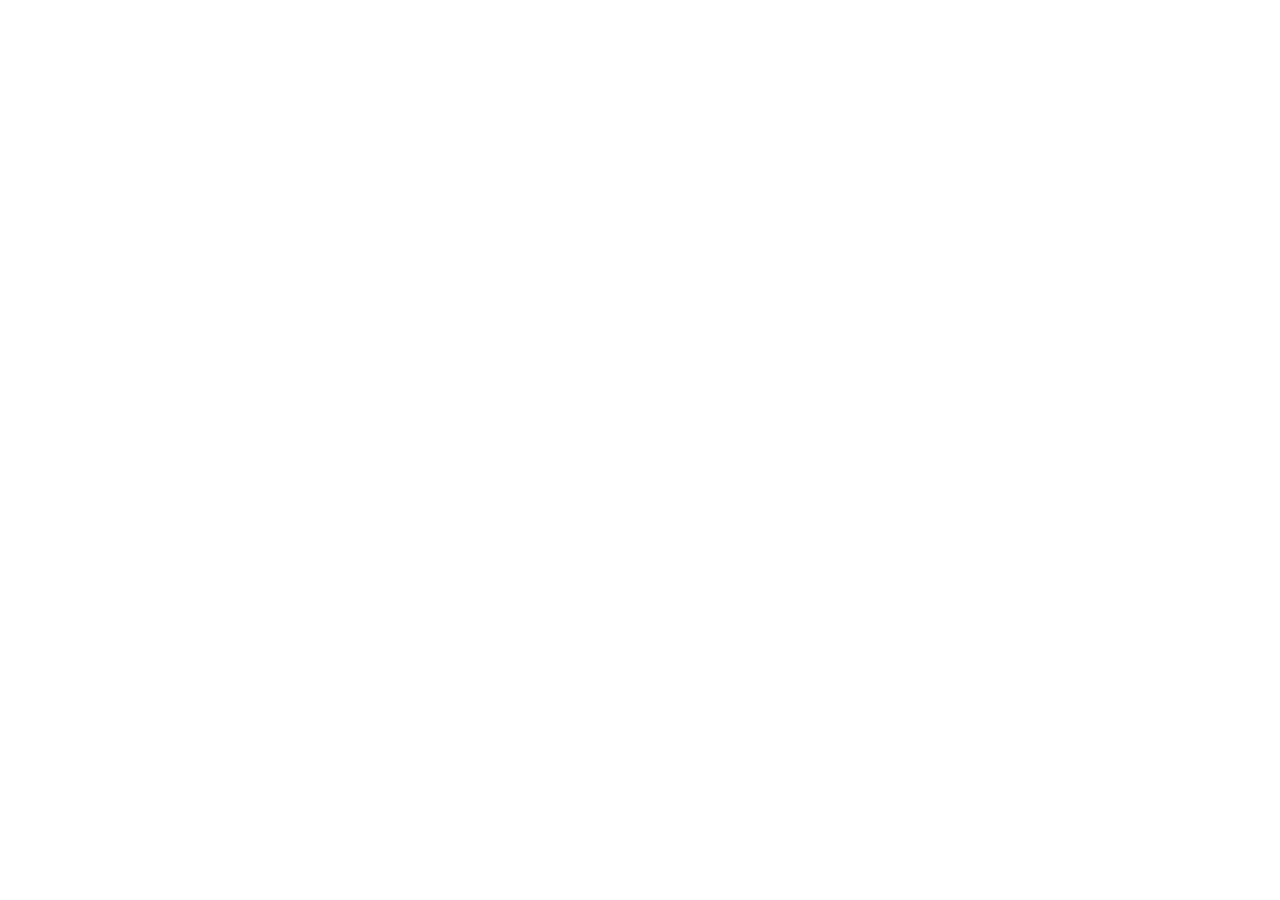
==== contact.html @ 929b22eb "Add starter project structure with six pages, stylesheet and images folder" ====
<!DOCTYPE html>
<html lang="en">
<head>
  <meta charset="UTF-8">
  <meta name="viewport" content="width=device-width, initial-scale=1.0">
  <meta name="description" content="Contact the SMIU Student Affairs Office and meet the team.">
  <title>Contact | SMIU Events Portal</title>
  <!-- Bootstrap 5.3.3 CSS -->
  <link href="https://cdn.jsdelivr.net/npm/bootstrap@5.3.3/dist/css/bootstrap.min.css" rel="stylesheet">
  <!-- Bootstrap Icons -->
  <link href="https://cdn.jsdelivr.net/npm/bootstrap-icons@1.11.3/font/bootstrap-icons.min.css" rel="stylesheet">
  <!-- Custom styles (loaded after Bootstrap) -->
  <link href="css/style.css" rel="stylesheet">
</head>
<body>

  <main>
    <!-- Page content coming soon -->
  </main>

  <!-- Bootstrap 5.3.3 JS bundle (includes Popper) -->
  <script src="https://cdn.jsdelivr.net/npm/bootstrap@5.3.3/dist/js/bootstrap.bundle.min.js"></script>
</body>
</html>
---- css/style.css ----
/* ==========================================================
   SMIU Events Portal - Custom Stylesheet
   Loaded after Bootstrap 5.3.3 to extend and override it.
   ========================================================== */

/* ---------- 1. Colour theme (CSS variables) ---------- */
:root {
  --smiu-primary: #7a1f2b;        /* SMIU maroon */
  --smiu-primary-dark: #5a1520;
  --smiu-secondary: #1f5c3a;      /* SMIU green */
  --smiu-accent: #f4b942;         /* gold highlight */
  --smiu-light: #f8f5f2;
  --smiu-dark: #1e1e24;
  --smiu-text-muted: #6c6f75;
  --smiu-radius: 14px;
  --smiu-shadow: 0 6px 18px rgba(0, 0, 0, 0.08);
  --smiu-shadow-hover: 0 14px 30px rgba(122, 31, 43, 0.22);
  --smiu-transition: all 0.3s ease;
}
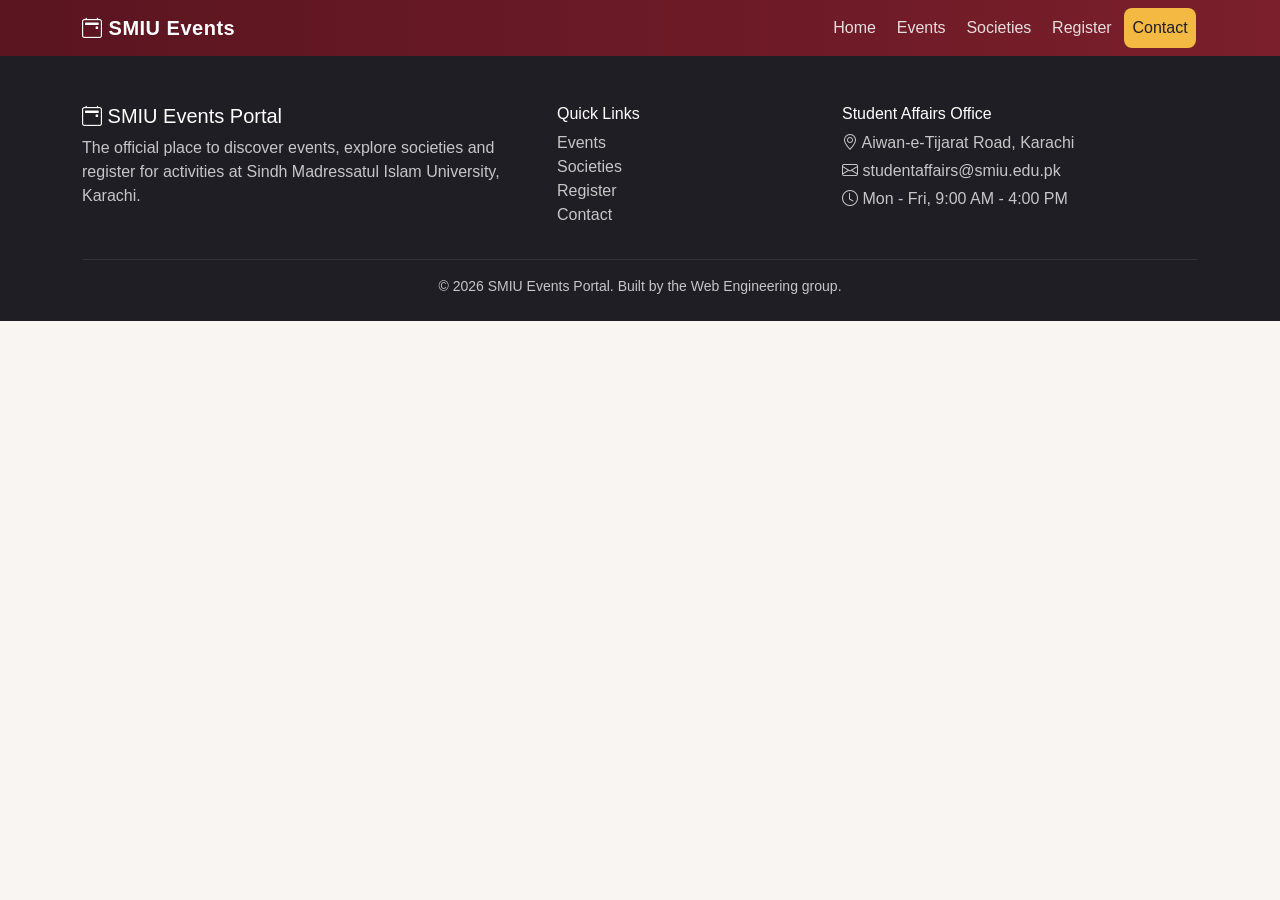
==== commit cbdc7478: "Add shared responsive navbar and footer to all pages" ====
--- a/contact.html
+++ b/contact.html
@@ -14,9 +14,62 @@
 </head>
 <body>
 
+  <!-- ===== Navbar ===== -->
+  <header>
+    <nav class="navbar navbar-expand-lg navbar-dark smiu-navbar sticky-top">
+      <div class="container">
+        <a class="navbar-brand" href="index.html"><i class="bi bi-calendar2-event"></i> SMIU Events</a>
+        <button class="navbar-toggler" type="button" data-bs-toggle="collapse" data-bs-target="#mainNav"
+                aria-controls="mainNav" aria-expanded="false" aria-label="Toggle navigation">
+          <span class="navbar-toggler-icon"></span>
+        </button>
+        <div class="collapse navbar-collapse" id="mainNav">
+          <ul class="navbar-nav ms-auto">
+          <li class="nav-item"><a class="nav-link" href="index.html">Home</a></li>
+          <li class="nav-item"><a class="nav-link" href="events.html">Events</a></li>
+          <li class="nav-item"><a class="nav-link" href="societies.html">Societies</a></li>
+          <li class="nav-item"><a class="nav-link" href="register.html">Register</a></li>
+          <li class="nav-item"><a class="nav-link active" aria-current="page" href="contact.html">Contact</a></li>
+          </ul>
+        </div>
+      </div>
+    </nav>
+  </header>
+
+  <!-- ===== Main content ===== -->
   <main>
     <!-- Page content coming soon -->
   </main>
+
+  <!-- ===== Footer ===== -->
+  <footer class="smiu-footer">
+    <div class="container">
+      <div class="row g-4">
+        <div class="col-md-5">
+          <h5 class="text-white"><i class="bi bi-calendar2-event"></i> SMIU Events Portal</h5>
+          <p>The official place to discover events, explore societies and register for activities at
+            Sindh Madressatul Islam University, Karachi.</p>
+        </div>
+        <div class="col-6 col-md-3">
+          <h6 class="text-white">Quick Links</h6>
+          <ul class="list-unstyled">
+            <li><a href="events.html">Events</a></li>
+            <li><a href="societies.html">Societies</a></li>
+            <li><a href="register.html">Register</a></li>
+            <li><a href="contact.html">Contact</a></li>
+          </ul>
+        </div>
+        <div class="col-6 col-md-4">
+          <h6 class="text-white">Student Affairs Office</h6>
+          <p class="mb-1"><i class="bi bi-geo-alt"></i> Aiwan-e-Tijarat Road, Karachi</p>
+          <p class="mb-1"><i class="bi bi-envelope"></i> studentaffairs@smiu.edu.pk</p>
+          <p><i class="bi bi-clock"></i> Mon - Fri, 9:00 AM - 4:00 PM</p>
+        </div>
+      </div>
+      <hr class="border-secondary">
+      <p class="text-center small mb-0">&copy; 2026 SMIU Events Portal. Built by the Web Engineering group.</p>
+    </div>
+  </footer>
 
   <!-- Bootstrap 5.3.3 JS bundle (includes Popper) -->
   <script src="https://cdn.jsdelivr.net/npm/bootstrap@5.3.3/dist/js/bootstrap.bundle.min.js"></script>
--- a/css/style.css
+++ b/css/style.css
@@ -17,3 +17,49 @@
   --smiu-shadow-hover: 0 14px 30px rgba(122, 31, 43, 0.22);
   --smiu-transition: all 0.3s ease;
 }
+
+/* ---------- 2. Base ---------- */
+body {
+  font-family: "Segoe UI", Roboto, Arial, sans-serif;
+  color: var(--smiu-dark);
+  background-color: var(--smiu-light);
+}
+
+/* ---------- 3. Navbar ---------- */
+.smiu-navbar {
+  background: linear-gradient(90deg, var(--smiu-primary-dark), var(--smiu-primary));
+}
+
+.smiu-navbar .navbar-brand {
+  font-weight: 700;
+  letter-spacing: 0.5px;
+}
+
+.smiu-navbar .nav-link {
+  color: rgba(255, 255, 255, 0.85);
+  margin: 0 0.15rem;
+  border-radius: 8px;
+  transition: var(--smiu-transition);
+}
+
+.smiu-navbar .nav-link:hover,
+.smiu-navbar .nav-link.active {
+  color: var(--smiu-dark);
+  background-color: var(--smiu-accent);
+}
+
+/* ---------- 11. Footer ---------- */
+.smiu-footer {
+  background-color: var(--smiu-dark);
+  color: rgba(255, 255, 255, 0.75);
+  padding: 3rem 0 1.5rem;
+}
+
+.smiu-footer a {
+  color: rgba(255, 255, 255, 0.75);
+  text-decoration: none;
+}
+
+.smiu-footer a:hover {
+  color: var(--smiu-accent);
+}
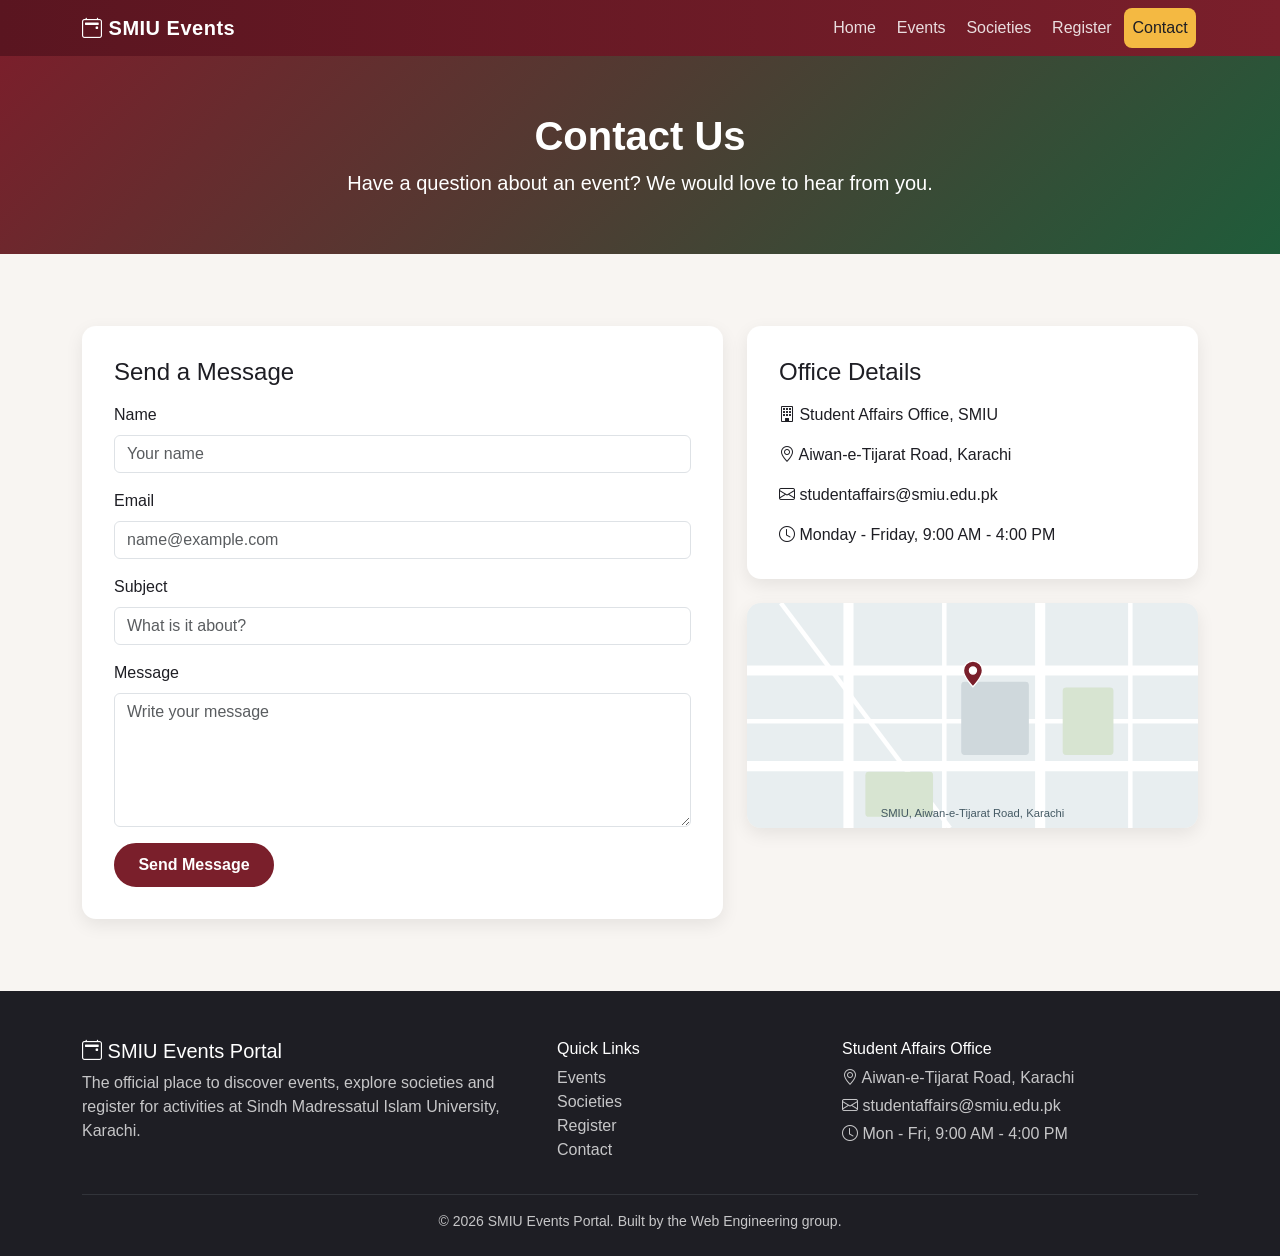
==== commit 30ac8b21: "Add contact form, office details and map to contact page" ====
--- a/contact.html
+++ b/contact.html
@@ -38,7 +38,56 @@
 
   <!-- ===== Main content ===== -->
   <main>
-    <!-- Page content coming soon -->
+    <!-- ===== Page header ===== -->
+    <section class="page-header text-center">
+      <div class="container">
+        <h1 class="fw-bold">Contact Us</h1>
+        <p class="lead mb-0">Have a question about an event? We would love to hear from you.</p>
+      </div>
+    </section>
+
+    <!-- ===== Contact form and office details ===== -->
+    <section class="section-padding">
+      <div class="container">
+        <div class="row g-4">
+          <div class="col-12 col-lg-7">
+            <div class="form-panel h-100">
+              <h2 class="h4 mb-3">Send a Message</h2>
+              <form>
+                <div class="mb-3">
+                  <label for="contactName" class="form-label">Name</label>
+                  <input type="text" class="form-control" id="contactName" placeholder="Your name" required>
+                </div>
+                <div class="mb-3">
+                  <label for="contactEmail" class="form-label">Email</label>
+                  <input type="email" class="form-control" id="contactEmail" placeholder="name@example.com" required>
+                </div>
+                <div class="mb-3">
+                  <label for="contactSubject" class="form-label">Subject</label>
+                  <input type="text" class="form-control" id="contactSubject" placeholder="What is it about?" required>
+                </div>
+                <div class="mb-3">
+                  <label for="contactMessage" class="form-label">Message</label>
+                  <textarea class="form-control" id="contactMessage" rows="5" placeholder="Write your message"
+                            required></textarea>
+                </div>
+                <button type="submit" class="btn btn-smiu">Send Message</button>
+              </form>
+            </div>
+          </div>
+          <div class="col-12 col-lg-5">
+            <div class="form-panel mb-4">
+              <h2 class="h4 mb-3">Office Details</h2>
+              <p><i class="bi bi-building"></i> Student Affairs Office, SMIU</p>
+              <p><i class="bi bi-geo-alt"></i> Aiwan-e-Tijarat Road, Karachi</p>
+              <p><i class="bi bi-envelope"></i> studentaffairs@smiu.edu.pk</p>
+              <p class="mb-0"><i class="bi bi-clock"></i> Monday - Friday, 9:00 AM - 4:00 PM</p>
+            </div>
+            <img src="images/map-placeholder.svg" class="map-placeholder" alt="Map showing the SMIU campus location">
+          </div>
+        </div>
+      </div>
+    </section>
   </main>
 
   <!-- ===== Footer ===== -->
--- a/css/style.css
+++ b/css/style.css
@@ -48,6 +48,136 @@
   background-color: var(--smiu-accent);
 }
 
+/* ---------- 4. Hero section (gradient) ---------- */
+.hero-section {
+  background: linear-gradient(135deg, var(--smiu-primary) 0%, var(--smiu-secondary) 100%);
+  color: #ffffff;
+  padding: 6rem 0 5rem;
+}
+
+.hero-section h1 {
+  font-weight: 800;
+}
+
+/* Smaller banner used at the top of inner pages */
+.page-header {
+  background: linear-gradient(135deg, var(--smiu-primary) 0%, var(--smiu-secondary) 100%);
+  color: #ffffff;
+  padding: 3.5rem 0;
+}
+
+/* ---------- 5. Section spacing and titles ---------- */
+.section-padding {
+  padding: 4.5rem 0;
+}
+
+.section-title {
+  font-weight: 700;
+  margin-bottom: 0.5rem;
+}
+
+.section-title::after {
+  content: "";
+  display: block;
+  width: 60px;
+  height: 4px;
+  margin: 0.75rem auto 0;
+  border-radius: 2px;
+  background-color: var(--smiu-accent);
+}
+
+/* ---------- 6. Custom buttons ---------- */
+.btn-smiu {
+  background-color: var(--smiu-primary);
+  color: #ffffff;
+  border: 2px solid var(--smiu-primary);
+  border-radius: 50px;
+  padding: 0.5rem 1.4rem;
+  font-weight: 600;
+  transition: var(--smiu-transition);
+}
+
+.btn-smiu:hover,
+.btn-smiu:focus {
+  background-color: transparent;
+  color: var(--smiu-primary);
+  border-color: var(--smiu-primary);
+}
+
+.btn-accent {
+  background-color: var(--smiu-accent);
+  color: var(--smiu-dark);
+  border-radius: 50px;
+  padding: 0.65rem 1.8rem;
+  font-weight: 700;
+  transition: var(--smiu-transition);
+}
+
+.btn-accent:hover {
+  background-color: #ffffff;
+  color: var(--smiu-primary);
+  transform: translateY(-2px);
+}
+
+/* ---------- 7. Cards with hover effect ---------- */
+.event-card,
+.society-card,
+.team-card {
+  border: none;
+  border-radius: var(--smiu-radius);
+  overflow: hidden;
+  box-shadow: var(--smiu-shadow);
+  transition: var(--smiu-transition);
+}
+
+.event-card:hover,
+.society-card:hover,
+.team-card:hover {
+  transform: translateY(-8px);
+  box-shadow: var(--smiu-shadow-hover);
+}
+
+.event-card .card-img-top,
+.society-card .card-img-top {
+  aspect-ratio: 16 / 9;
+  object-fit: cover;
+}
+
+/* ---------- 8. Badges ---------- */
+.badge-date {
+  background-color: var(--smiu-primary);
+}
+
+.badge-category {
+  background-color: var(--smiu-secondary);
+}
+
+/* ---------- 9. Carousel ---------- */
+.featured-carousel .carousel-item img {
+  max-height: 460px;
+  object-fit: cover;
+}
+
+.featured-carousel .carousel-caption {
+  background-color: rgba(0, 0, 0, 0.45);
+  border-radius: var(--smiu-radius);
+  padding: 0.75rem 1rem;
+}
+
+/* ---------- 10. "Why Join" feature columns ---------- */
+.feature-icon {
+  display: inline-flex;
+  align-items: center;
+  justify-content: center;
+  width: 72px;
+  height: 72px;
+  margin-bottom: 1rem;
+  border-radius: 50%;
+  font-size: 2rem;
+  color: #ffffff;
+  background: linear-gradient(135deg, var(--smiu-primary), var(--smiu-secondary));
+}
+
 /* ---------- 11. Footer ---------- */
 .smiu-footer {
   background-color: var(--smiu-dark);
@@ -63,3 +193,49 @@
 .smiu-footer a:hover {
   color: var(--smiu-accent);
 }
+
+/* ---------- 12. Small screens ---------- */
+@media (max-width: 575.98px) {
+  .hero-section {
+    padding: 4rem 0 3.5rem;
+  }
+
+  .section-padding {
+    padding: 3rem 0;
+  }
+}
+
+/* ---------- 14. Forms (register and contact) ---------- */
+.form-panel {
+  background-color: #ffffff;
+  border-radius: var(--smiu-radius);
+  box-shadow: var(--smiu-shadow);
+  padding: 2rem;
+}
+
+.form-control:focus,
+.form-select:focus,
+.form-check-input:focus {
+  border-color: var(--smiu-primary);
+  box-shadow: 0 0 0 0.2rem rgba(122, 31, 43, 0.2);
+}
+
+.form-check-input:checked {
+  background-color: var(--smiu-primary);
+  border-color: var(--smiu-primary);
+}
+
+/* ---------- 15. Contact page ---------- */
+.map-placeholder {
+  width: 100%;
+  border-radius: var(--smiu-radius);
+  box-shadow: var(--smiu-shadow);
+}
+
+.team-card img {
+  width: 120px;
+  height: 120px;
+  margin: 1.5rem auto 0;
+  border-radius: 50%;
+  border: 4px solid var(--smiu-accent);
+}
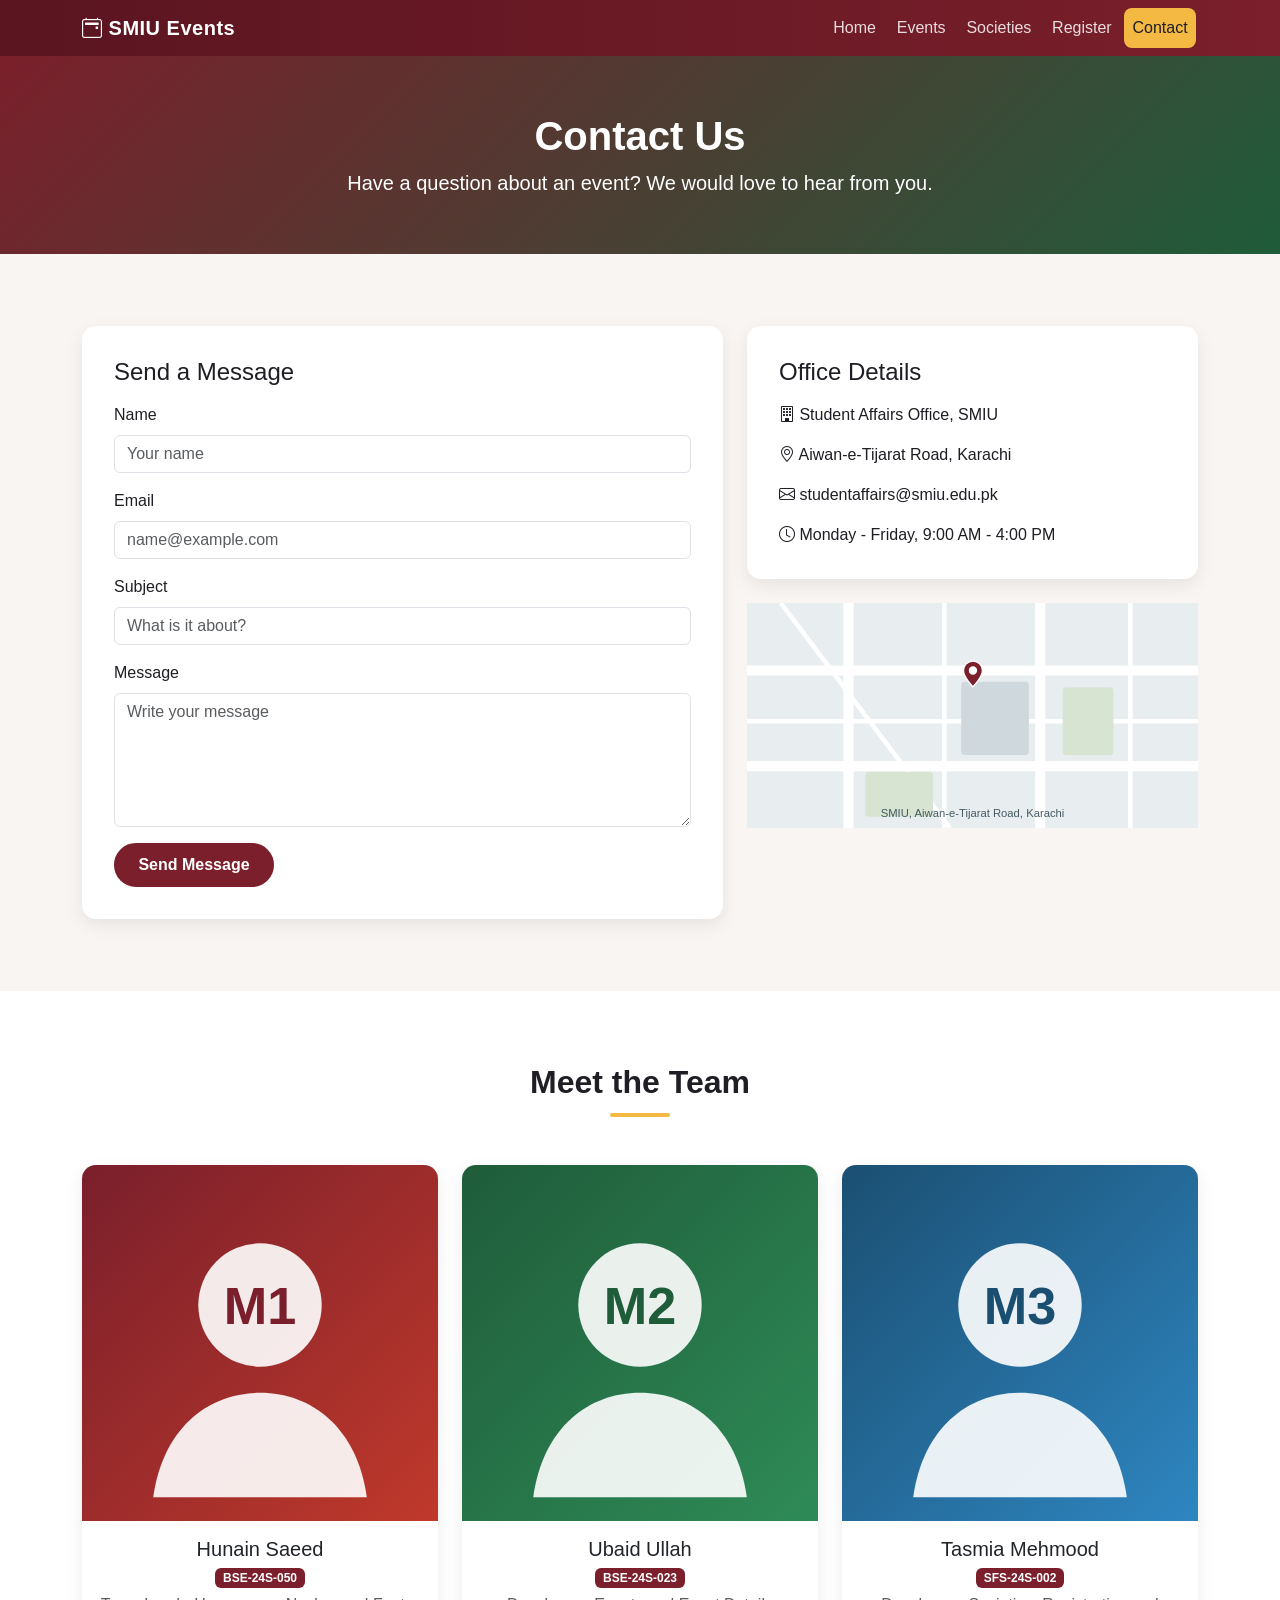
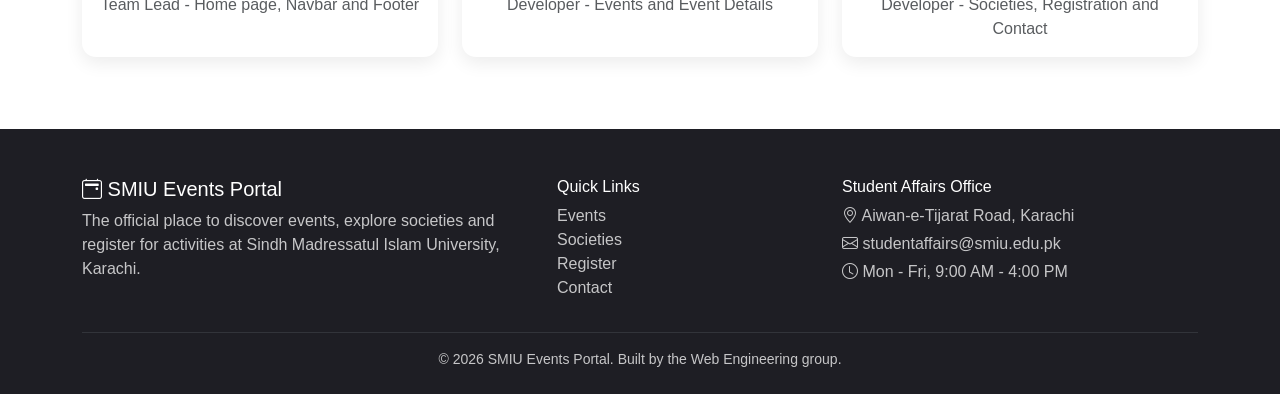
==== commit 23c74e3c: "Add Meet the Team cards to contact page" ====
--- a/contact.html
+++ b/contact.html
@@ -88,6 +88,45 @@
         </div>
       </div>
     </section>
+
+    <!-- ===== Meet the team ===== -->
+    <section class="section-padding bg-white">
+      <div class="container">
+        <h2 class="section-title text-center mb-5">Meet the Team</h2>
+        <div class="row g-4 justify-content-center">
+          <div class="col-12 col-md-6 col-lg-4">
+            <article class="card team-card h-100 text-center">
+              <img src="images/team-member-1.svg" alt="Photo of Hunain Saeed">
+              <div class="card-body">
+                <h3 class="h5 card-title mb-1">Hunain Saeed</h3>
+                <p class="mb-1"><span class="badge badge-date">BSE-24S-050</span></p>
+                <p class="card-text text-muted">Team Lead - Home page, Navbar and Footer</p>
+              </div>
+            </article>
+          </div>
+          <div class="col-12 col-md-6 col-lg-4">
+            <article class="card team-card h-100 text-center">
+              <img src="images/team-member-2.svg" alt="Photo of Ubaid Ullah">
+              <div class="card-body">
+                <h3 class="h5 card-title mb-1">Ubaid Ullah</h3>
+                <p class="mb-1"><span class="badge badge-date">BSE-24S-023</span></p>
+                <p class="card-text text-muted">Developer - Events and Event Details</p>
+              </div>
+            </article>
+          </div>
+          <div class="col-12 col-md-6 col-lg-4">
+            <article class="card team-card h-100 text-center">
+              <img src="images/team-member-3.svg" alt="Photo of Tasmia Mehmood">
+              <div class="card-body">
+                <h3 class="h5 card-title mb-1">Tasmia Mehmood</h3>
+                <p class="mb-1"><span class="badge badge-date">SFS-24S-002</span></p>
+                <p class="card-text text-muted">Developer - Societies, Registration and Contact</p>
+              </div>
+            </article>
+          </div>
+        </div>
+      </div>
+    </section>
   </main>
 
   <!-- ===== Footer ===== -->
--- a/css/style.css
+++ b/css/style.css
@@ -224,18 +224,3 @@
   background-color: var(--smiu-primary);
   border-color: var(--smiu-primary);
 }
-
-/* ---------- 15. Contact page ---------- */
-.map-placeholder {
-  width: 100%;
-  border-radius: var(--smiu-radius);
-  box-shadow: var(--smiu-shadow);
-}
-
-.team-card img {
-  width: 120px;
-  height: 120px;
-  margin: 1.5rem auto 0;
-  border-radius: 50%;
-  border: 4px solid var(--smiu-accent);
-}
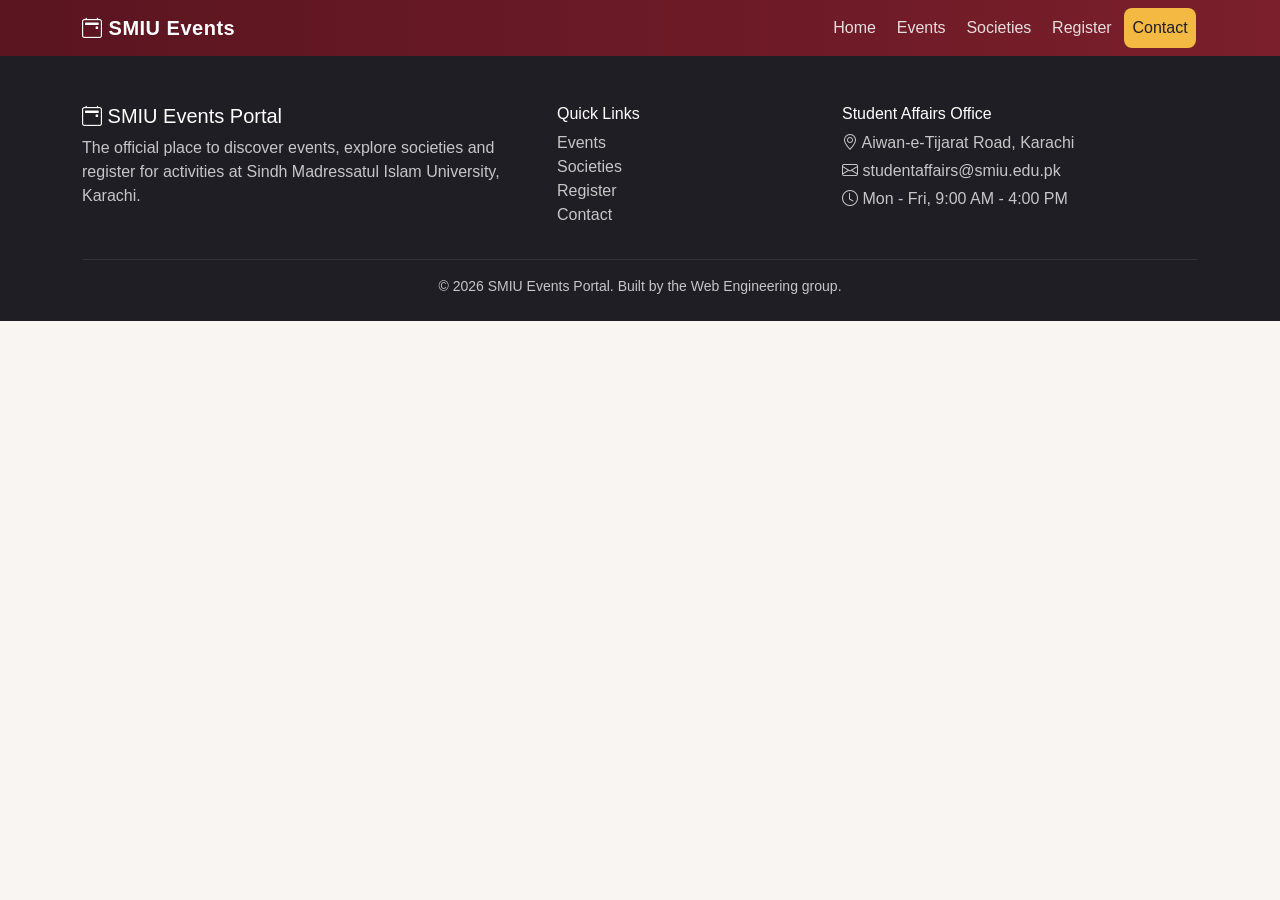
==== commit 4f437540: "Merge pull request #1 from hunain0408-cloud/feature/hunain-home Add navbar, footer and complete home" ====
--- a/contact.html
+++ b/contact.html
@@ -38,95 +38,7 @@
 
   <!-- ===== Main content ===== -->
   <main>
-    <!-- ===== Page header ===== -->
-    <section class="page-header text-center">
-      <div class="container">
-        <h1 class="fw-bold">Contact Us</h1>
-        <p class="lead mb-0">Have a question about an event? We would love to hear from you.</p>
-      </div>
-    </section>
-
-    <!-- ===== Contact form and office details ===== -->
-    <section class="section-padding">
-      <div class="container">
-        <div class="row g-4">
-          <div class="col-12 col-lg-7">
-            <div class="form-panel h-100">
-              <h2 class="h4 mb-3">Send a Message</h2>
-              <form>
-                <div class="mb-3">
-                  <label for="contactName" class="form-label">Name</label>
-                  <input type="text" class="form-control" id="contactName" placeholder="Your name" required>
-                </div>
-                <div class="mb-3">
-                  <label for="contactEmail" class="form-label">Email</label>
-                  <input type="email" class="form-control" id="contactEmail" placeholder="name@example.com" required>
-                </div>
-                <div class="mb-3">
-                  <label for="contactSubject" class="form-label">Subject</label>
-                  <input type="text" class="form-control" id="contactSubject" placeholder="What is it about?" required>
-                </div>
-                <div class="mb-3">
-                  <label for="contactMessage" class="form-label">Message</label>
-                  <textarea class="form-control" id="contactMessage" rows="5" placeholder="Write your message"
-                            required></textarea>
-                </div>
-                <button type="submit" class="btn btn-smiu">Send Message</button>
-              </form>
-            </div>
-          </div>
-          <div class="col-12 col-lg-5">
-            <div class="form-panel mb-4">
-              <h2 class="h4 mb-3">Office Details</h2>
-              <p><i class="bi bi-building"></i> Student Affairs Office, SMIU</p>
-              <p><i class="bi bi-geo-alt"></i> Aiwan-e-Tijarat Road, Karachi</p>
-              <p><i class="bi bi-envelope"></i> studentaffairs@smiu.edu.pk</p>
-              <p class="mb-0"><i class="bi bi-clock"></i> Monday - Friday, 9:00 AM - 4:00 PM</p>
-            </div>
-            <img src="images/map-placeholder.svg" class="map-placeholder" alt="Map showing the SMIU campus location">
-          </div>
-        </div>
-      </div>
-    </section>
-
-    <!-- ===== Meet the team ===== -->
-    <section class="section-padding bg-white">
-      <div class="container">
-        <h2 class="section-title text-center mb-5">Meet the Team</h2>
-        <div class="row g-4 justify-content-center">
-          <div class="col-12 col-md-6 col-lg-4">
-            <article class="card team-card h-100 text-center">
-              <img src="images/team-member-1.svg" alt="Photo of Hunain Saeed">
-              <div class="card-body">
-                <h3 class="h5 card-title mb-1">Hunain Saeed</h3>
-                <p class="mb-1"><span class="badge badge-date">BSE-24S-050</span></p>
-                <p class="card-text text-muted">Team Lead - Home page, Navbar and Footer</p>
-              </div>
-            </article>
-          </div>
-          <div class="col-12 col-md-6 col-lg-4">
-            <article class="card team-card h-100 text-center">
-              <img src="images/team-member-2.svg" alt="Photo of Ubaid Ullah">
-              <div class="card-body">
-                <h3 class="h5 card-title mb-1">Ubaid Ullah</h3>
-                <p class="mb-1"><span class="badge badge-date">BSE-24S-023</span></p>
-                <p class="card-text text-muted">Developer - Events and Event Details</p>
-              </div>
-            </article>
-          </div>
-          <div class="col-12 col-md-6 col-lg-4">
-            <article class="card team-card h-100 text-center">
-              <img src="images/team-member-3.svg" alt="Photo of Tasmia Mehmood">
-              <div class="card-body">
-                <h3 class="h5 card-title mb-1">Tasmia Mehmood</h3>
-                <p class="mb-1"><span class="badge badge-date">SFS-24S-002</span></p>
-                <p class="card-text text-muted">Developer - Societies, Registration and Contact</p>
-              </div>
-            </article>
-          </div>
-        </div>
-      </div>
-    </section>
+    <!-- Page content coming soon -->
   </main>
 
   <!-- ===== Footer ===== -->
--- a/css/style.css
+++ b/css/style.css
@@ -204,23 +204,3 @@
     padding: 3rem 0;
   }
 }
-
-/* ---------- 14. Forms (register and contact) ---------- */
-.form-panel {
-  background-color: #ffffff;
-  border-radius: var(--smiu-radius);
-  box-shadow: var(--smiu-shadow);
-  padding: 2rem;
-}
-
-.form-control:focus,
-.form-select:focus,
-.form-check-input:focus {
-  border-color: var(--smiu-primary);
-  box-shadow: 0 0 0 0.2rem rgba(122, 31, 43, 0.2);
-}
-
-.form-check-input:checked {
-  background-color: var(--smiu-primary);
-  border-color: var(--smiu-primary);
-}
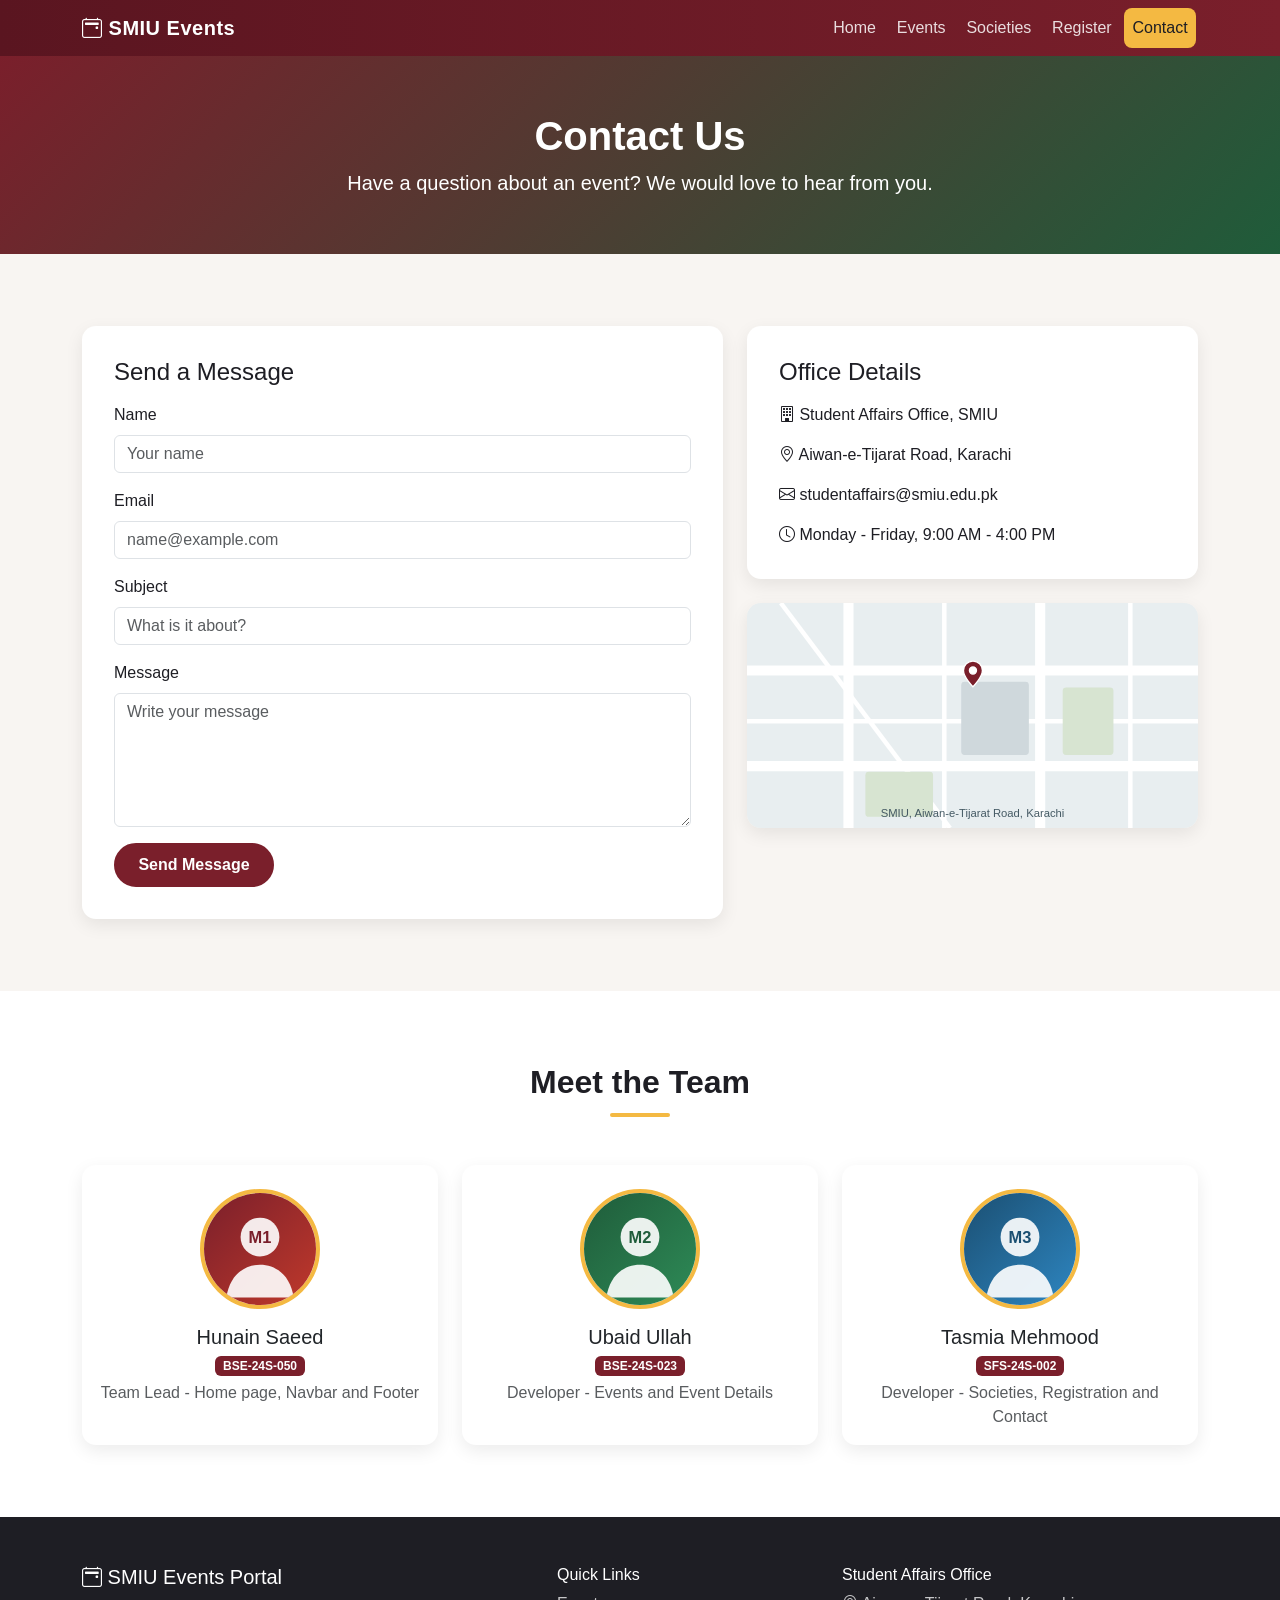
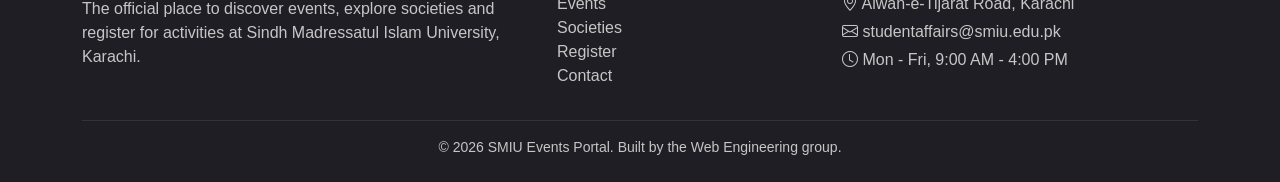
==== commit 4ded3ed7: "Merge pull request #3 from hunain0408-cloud/feature/tasmia-societies  Add societies, registration an" ====
--- a/contact.html
+++ b/contact.html
@@ -38,7 +38,95 @@
 
   <!-- ===== Main content ===== -->
   <main>
-    <!-- Page content coming soon -->
+    <!-- ===== Page header ===== -->
+    <section class="page-header text-center">
+      <div class="container">
+        <h1 class="fw-bold">Contact Us</h1>
+        <p class="lead mb-0">Have a question about an event? We would love to hear from you.</p>
+      </div>
+    </section>
+
+    <!-- ===== Contact form and office details ===== -->
+    <section class="section-padding">
+      <div class="container">
+        <div class="row g-4">
+          <div class="col-12 col-lg-7">
+            <div class="form-panel h-100">
+              <h2 class="h4 mb-3">Send a Message</h2>
+              <form>
+                <div class="mb-3">
+                  <label for="contactName" class="form-label">Name</label>
+                  <input type="text" class="form-control" id="contactName" placeholder="Your name" required>
+                </div>
+                <div class="mb-3">
+                  <label for="contactEmail" class="form-label">Email</label>
+                  <input type="email" class="form-control" id="contactEmail" placeholder="name@example.com" required>
+                </div>
+                <div class="mb-3">
+                  <label for="contactSubject" class="form-label">Subject</label>
+                  <input type="text" class="form-control" id="contactSubject" placeholder="What is it about?" required>
+                </div>
+                <div class="mb-3">
+                  <label for="contactMessage" class="form-label">Message</label>
+                  <textarea class="form-control" id="contactMessage" rows="5" placeholder="Write your message"
+                            required></textarea>
+                </div>
+                <button type="submit" class="btn btn-smiu">Send Message</button>
+              </form>
+            </div>
+          </div>
+          <div class="col-12 col-lg-5">
+            <div class="form-panel mb-4">
+              <h2 class="h4 mb-3">Office Details</h2>
+              <p><i class="bi bi-building"></i> Student Affairs Office, SMIU</p>
+              <p><i class="bi bi-geo-alt"></i> Aiwan-e-Tijarat Road, Karachi</p>
+              <p><i class="bi bi-envelope"></i> studentaffairs@smiu.edu.pk</p>
+              <p class="mb-0"><i class="bi bi-clock"></i> Monday - Friday, 9:00 AM - 4:00 PM</p>
+            </div>
+            <img src="images/map-placeholder.svg" class="map-placeholder" alt="Map showing the SMIU campus location">
+          </div>
+        </div>
+      </div>
+    </section>
+
+    <!-- ===== Meet the team ===== -->
+    <section class="section-padding bg-white">
+      <div class="container">
+        <h2 class="section-title text-center mb-5">Meet the Team</h2>
+        <div class="row g-4 justify-content-center">
+          <div class="col-12 col-md-6 col-lg-4">
+            <article class="card team-card h-100 text-center">
+              <img src="images/team-member-1.svg" alt="Photo of Hunain Saeed">
+              <div class="card-body">
+                <h3 class="h5 card-title mb-1">Hunain Saeed</h3>
+                <p class="mb-1"><span class="badge badge-date">BSE-24S-050</span></p>
+                <p class="card-text text-muted">Team Lead - Home page, Navbar and Footer</p>
+              </div>
+            </article>
+          </div>
+          <div class="col-12 col-md-6 col-lg-4">
+            <article class="card team-card h-100 text-center">
+              <img src="images/team-member-2.svg" alt="Photo of Ubaid Ullah">
+              <div class="card-body">
+                <h3 class="h5 card-title mb-1">Ubaid Ullah</h3>
+                <p class="mb-1"><span class="badge badge-date">BSE-24S-023</span></p>
+                <p class="card-text text-muted">Developer - Events and Event Details</p>
+              </div>
+            </article>
+          </div>
+          <div class="col-12 col-md-6 col-lg-4">
+            <article class="card team-card h-100 text-center">
+              <img src="images/team-member-3.svg" alt="Photo of Tasmia Mehmood">
+              <div class="card-body">
+                <h3 class="h5 card-title mb-1">Tasmia Mehmood</h3>
+                <p class="mb-1"><span class="badge badge-date">SFS-24S-002</span></p>
+                <p class="card-text text-muted">Developer - Societies, Registration and Contact</p>
+              </div>
+            </article>
+          </div>
+        </div>
+      </div>
+    </section>
   </main>
 
   <!-- ===== Footer ===== -->
--- a/css/style.css
+++ b/css/style.css
@@ -204,3 +204,57 @@
     padding: 3rem 0;
   }
 }
+
+/* ---------- 13. Event details page ---------- */
+.event-banner {
+  width: 100%;
+  max-height: 420px;
+  object-fit: cover;
+  border-radius: var(--smiu-radius);
+  box-shadow: var(--smiu-shadow);
+}
+
+.info-list .list-group-item i {
+  color: var(--smiu-primary);
+  margin-right: 0.5rem;
+}
+
+.schedule-table thead {
+  background-color: var(--smiu-primary);
+  color: #ffffff;
+}
+
+/* ---------- 14. Forms (register and contact) ---------- */
+.form-panel {
+  background-color: #ffffff;
+  border-radius: var(--smiu-radius);
+  box-shadow: var(--smiu-shadow);
+  padding: 2rem;
+}
+
+.form-control:focus,
+.form-select:focus,
+.form-check-input:focus {
+  border-color: var(--smiu-primary);
+  box-shadow: 0 0 0 0.2rem rgba(122, 31, 43, 0.2);
+}
+
+.form-check-input:checked {
+  background-color: var(--smiu-primary);
+  border-color: var(--smiu-primary);
+}
+
+/* ---------- 15. Contact page ---------- */
+.map-placeholder {
+  width: 100%;
+  border-radius: var(--smiu-radius);
+  box-shadow: var(--smiu-shadow);
+}
+
+.team-card img {
+  width: 120px;
+  height: 120px;
+  margin: 1.5rem auto 0;
+  border-radius: 50%;
+  border: 4px solid var(--smiu-accent);
+}
